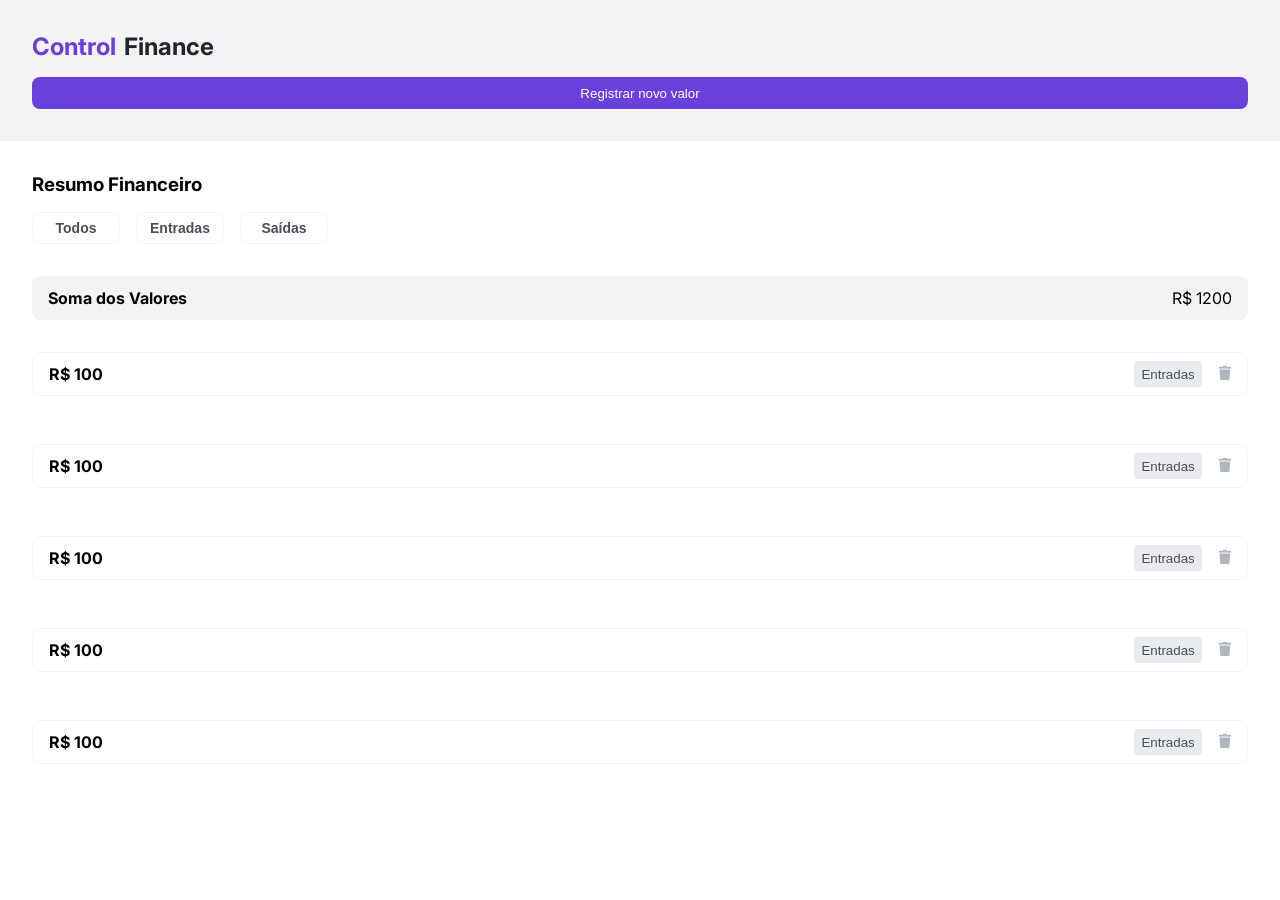
==== index.html @ 4575af02 "entrega1" ====
<!DOCTYPE html>
<html lang="pt-br">
<head>
    <meta charset="UTF-8">
    <meta http-equiv="X-UA-Compatible" content="IE=edge">
    <meta name="viewport" content="width=device-width, initial-scale=1.0">
    <title>Control Finance</title>
    <link rel="shortcut icon" href="/assets/favicon.ico" type="image/x-icon">
    <meta name="description" content="Control Finance - Seu controle financeiro">
    <link rel="stylesheet" href="/styles/globalStyles.css">
    <link rel="stylesheet" href="index.css">
    <link rel="stylesheet" href="../../styles/color.css">
    <link rel="stylesheet" href="../../styles/buttons.css">
    <link rel="stylesheet" href="../../styles/background.css">
    <link rel="stylesheet" href="../../styles/position.css">
    
</head>
<body id="main-container">
    <header class="flex start colum gap wrap">
        <div class="flex wrap gapNav"><h2 class="title-color">Control</h2><h2 class="title-color-2">Finance</h2></div>
        <div><button id="registerNew" class="register">Registrar novo valor</button></div>
    </header>

    <main id="app">
        <div class="flex colum gap wrap">
            <h3>Resumo Financeiro</h3>
            <nav class=" flex gap wrap">
                <button class="buttonNave">Todos</button>
                <button class="buttonNave">Entradas</button>
                <button class="buttonNave">Saídas</button>
            </nav>
        </div>
        <div class="somaValor flex itens-center between marg-top">
            <h4>Soma dos Valores</h4>
            <p>R$ 1200</p>
        </div>
        <section>
            <ul class="flex colum gap">
                <li class="itens-Tela flex itens-center between marg-top">
                    <h4>R$ 100</h4>
                    <div class="flex gap">
                        <button class="button-caixa">Entradas</button> 
                        <button class="b-none"><img src="../../assets/trash.png" alt=""></button>                 
                    </div>
                </li>
                <li class="itens-Tela flex itens-center between marg-top">
                    <h4>R$ 100</h4>
                    <div class="flex gap">
                        <button class="button-caixa">Entradas</button> 
                        <button class="b-none"><img src="../../assets/trash.png" alt=""></button>                 
                    </div>
                </li>
                <li class="itens-Tela flex itens-center between marg-top">
                    <h4>R$ 100</h4>
                    <div class="flex gap">
                        <button class="button-caixa">Entradas</button> 
                        <button class="b-none"><img src="../../assets/trash.png" alt=""></button>                 
                    </div>
                </li>
                <li class="itens-Tela flex itens-center between marg-top">
                    <h4>R$ 100</h4>
                    <div class="flex gap">
                        <button class="button-caixa">Entradas</button> 
                        <button class="b-none"><img src="../../assets/trash.png" alt=""></button>                 
                    </div>
                </li>
                <li class="itens-Tela flex itens-center between marg-top">
                    <h4>R$ 100</h4>
                    <div class="flex gap">
                        <button class="button-caixa">Entradas</button> 
                        <button class="b-none"><img src="../../assets/trash.png" alt=""></button>                 
                    </div>
                </li>
            </ul>
        </section>
        <!--<section class="modal marg-top">
            <div class="flex itens-center between">
                <h4>Registro de valor</h4>
                <button class="b-close-modal">X</button>
            </div>
            <p  class="flex wrap marg-top color-infM">Digite um valor e em seguida aperte no botão referente ao tipo do valor</p>
            <div class="flex wrap gap colum marg-top">
                <h4>Valor</h4>
                <input class="modal-input" placeholder="00,00" type="number">
            </div>
            <div class="marg-top flex colum gap">
                <h4>tipo de valor</h4>
                <button class="b-type-valor">Entrada</button>
                <button class="b-type-valor">Saída</button>
            </div>
            <div class="marg-top flex itens-center between ">
                <button class="b-modal-cancel">Cancelar</button>
                <button class="b-modal-inserir">Inserir Valor</button>
            </div>
        </section>-->
    </main>
    <script src="/scripts/modal.js"></script>
    <script src="valuesData.js"></script>
    <script src="index.js"></script>
</body>
</html>
---- styles/globalStyles.css ----
@import url("https://fonts.googleapis.com/css2?family=Inter:wght@400;500;600;700&family=Nunito:wght@600&display=swap");

* {
  margin: 0;
  padding: 0;
  box-sizing: border-box;
}

:root {
  --color-brand-1: #6741d9;
  --color-brand-2: #4c3299;
  --color-brand-3: #f0ecfb;

  --color-grey-1: #212529;
  --color-grey-2: #495057;
  --color-grey-3: #adb5bd;
  --color-grey-4: #e9ecef;
  --color-grey-5: #f1f3f5;
  --color-grey-1-opacity-5: rgba(0, 0, 0, 0.5);
  --fixed-white: #ffffff;
  --color-mode: #ffffff;

  --font-size-1: 1.25rem;
  --font-size-2: 1rem;
  --font-size-3: 0.875rem;
  --font-size-4: 0.75rem;

  --font-weight-1: 600;
  --font-weight-2: 500;
  --font-weight-3: 400;

  --font-line-height-1: 150%;

  --radius-1: 0.5rem;
  --radius-2: 0.25rem;

  --animation-duration: 0.2s;
  --animation-type: ease;

  --font-family-1: "Inter", sans-serif;
  --font-family-2: "Nunito", sans-serif;
}

body {
  font-family: var(--font-family-1);
}

.container {
  max-width: 43rem;
  margin: 0 auto;
}

@media (max-width: 700px) {
  .container {
    max-width: 43rem;
    margin: 0 1rem;
  }
}

header{
  max-width: 100vw;
  width: 100%;
  background-color: var(--color-grey-5);
  padding: 2rem;
}
main{
  padding: 2rem;
}
button{
  cursor: pointer;
}
.color-infM{
  color: var(--color-grey-2);
}
---- index.css ----
/* Desenvolva a estilização da sua página aqui */

.somaValor{
    background-color: var(--color-grey-5);
    width: 100%;
    height: 2.75rem;
    border-radius: var(--radius-1);
    padding: 1rem;
}

.itens-Tela{
    background-color: var(--fixed-white);
    width: 100%;
    height: 2.75rem;
    border-radius: var(--radius-1);
    padding: 1rem;
    border: solid 1px var(--color-grey-5);
}
---- styles/color.css ----
.title-color{
    color: var(--color-brand-1);
}

.title-color-2{
    color: var(--color-grey-1);
}
---- styles/buttons.css ----
.register{
    width: 100%;
    height: 2rem;
    background-color: var(--color-brand-1);
    border-radius: var(--radius-1);
    color: var(--fixed-white);
    border: none;
}

.buttonNave{
    width: 5.5rem;
    height: 2rem;
    border-radius: var(--radius-1);
    background-color: var(--fixed-white);
    border: solid 1px var(--color-grey-5);
    font-size: var(--font-size-3);
    font-weight: var(--font-weight-1);
    color: var(--color-grey-2);
}
.button-caixa{
    width: 4.24rem;
    height: 1.6rem;
    background-color: var(--color-grey-4);
    color: var(--color-grey-2);
    border-radius: var(--radius-2);
    border: none;
}
.b-none{
    border: none;
    background-color: var(--fixed-white);
}

.b-type-valor{
    height: 2rem;
    background-color: var(--fixed-white);
    color: var(--color-grey-2);
    border-radius: var(--radius-1);
    font-size: var(--font-size-3);
    font-weight: var(--font-weight-1);
    border: solid 1.5px var(--color-grey-5);
}

.b-modal-cancel{
    width: 8.75rem;
    height: 2rem;
    border-radius: var(--radius-1);
    font-size: var(--font-size-3);
    font-weight: var(--font-weight-1);
    background-color: var(--color-grey-4);
    color: var(--color-grey-2);
    border: none;
}

.b-modal-inserir{
    width: 8.75rem;
    height: 2rem;
    border-radius: var(--radius-1);
    font-size: var(--font-size-3);
    font-weight: var(--font-weight-1);
    background-color: var(--color-brand-1);
    color: var(--fixed-white);
    border: none;
}

.b-close-modal{
    width: 2.188rem;
    height: 1.875rem;
    font-size: var(--font-size-2);
    font-weight: var(--font-weight-1);
    color: var(--color-grey-2);
    background-color: var(--color-grey-4);
    border-radius: var(--radius-2);
    border: none;
}

.modal-input{
    height: 2.75rem;
    border-radius: var(--radius-1);
    background-color: var(--fixed-white);
    border: solid 1.5px var(--color-grey-3);
    padding-left: 1rem ;
}
---- styles/background.css ----
.bg-modal{
    background-color: rgba(0,0,0, 0.441);
    width: 100vw;
    height: 100rem;
    position: absolute;
    padding: 1.5rem;
    left: 0;
    top: 0;
}

.tela-modal{
    background-color: var(--fixed-white);
    color: var(--color-grey-2);
    position: absolute;
    border-radius: var(--radius-1);
    height: 30rem;
    width: 90vw;
    padding: 1rem;
}
---- styles/position.css ----
.colum{
    flex-direction: column;
}
.flex{
    display: flex;
}
.gap{
    gap:1rem;
}
.gapNav{
    gap: 0.5rem;
}
.wrap{
    flex-wrap: wrap;
}
.start{
    justify-content: flex-start;
}
.between{
    justify-content: space-between;
}
.itens-center{
    align-items: center;
}
.marg-top{
    margin-top: 2rem;
}
.marg-bottom{
    margin-bottom: 2rem;
}
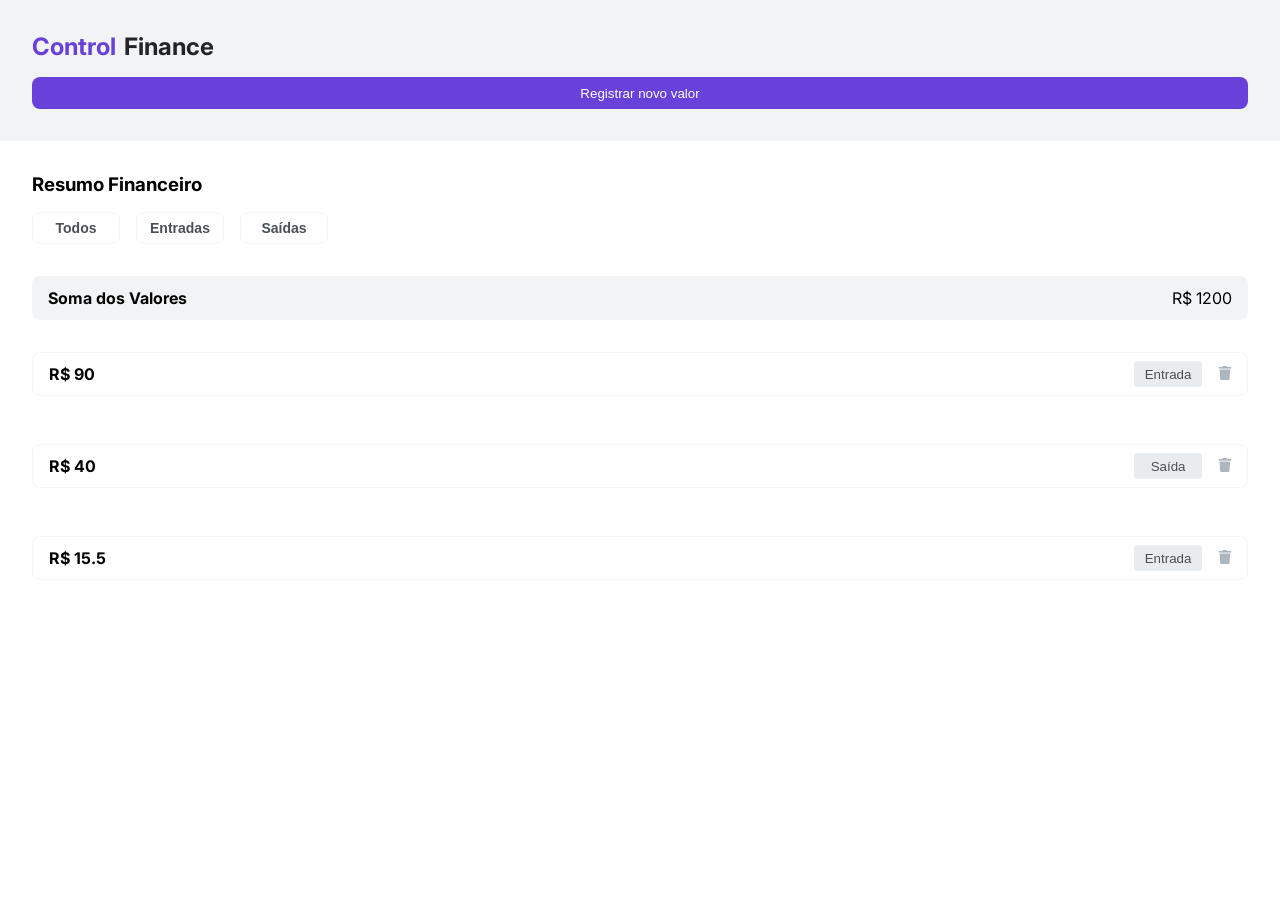
==== commit 46b1e70f: "entrega" ====
--- a/index.html
+++ b/index.html
@@ -7,12 +7,12 @@
     <title>Control Finance</title>
     <link rel="shortcut icon" href="/assets/favicon.ico" type="image/x-icon">
     <meta name="description" content="Control Finance - Seu controle financeiro">
-    <link rel="stylesheet" href="/styles/globalStyles.css">
+    <link rel="stylesheet" href="./styles/globalStyles.css">
     <link rel="stylesheet" href="index.css">
-    <link rel="stylesheet" href="../../styles/color.css">
-    <link rel="stylesheet" href="../../styles/buttons.css">
-    <link rel="stylesheet" href="../../styles/background.css">
-    <link rel="stylesheet" href="../../styles/position.css">
+    <link rel="stylesheet" href="./styles/position.css">
+    <link rel="stylesheet" href="./styles/background.css">
+    <link rel="stylesheet" href="./styles/color.css">
+    <link rel="stylesheet" href="./styles/buttons.css">
     
 </head>
 <body id="main-container">
@@ -35,8 +35,8 @@
             <p>R$ 1200</p>
         </div>
         <section>
-            <ul class="flex colum gap">
-                <li class="itens-Tela flex itens-center between marg-top">
+            <ul id="itens-tela" class="flex colum gap">
+                <!--<li class="itens-Tela flex itens-center between marg-top">
                     <h4>R$ 100</h4>
                     <div class="flex gap">
                         <button class="button-caixa">Entradas</button> 
@@ -70,7 +70,7 @@
                         <button class="button-caixa">Entradas</button> 
                         <button class="b-none"><img src="../../assets/trash.png" alt=""></button>                 
                     </div>
-                </li>
+                </li>-->
             </ul>
         </section>
         <!--<section class="modal marg-top">
@@ -94,7 +94,7 @@
             </div>
         </section>-->
     </main>
-    <script src="/scripts/modal.js"></script>
+    <script src="./scripts/modal.js"></script>
     <script src="valuesData.js"></script>
     <script src="index.js"></script>
 </body>
--- a/styles/buttons.css
+++ b/styles/buttons.css
@@ -27,7 +27,7 @@
 }
 .b-none{
     border: none;
-    background-color: var(--fixed-white);
+   background-color: transparent;
 }
 
 .b-type-valor{
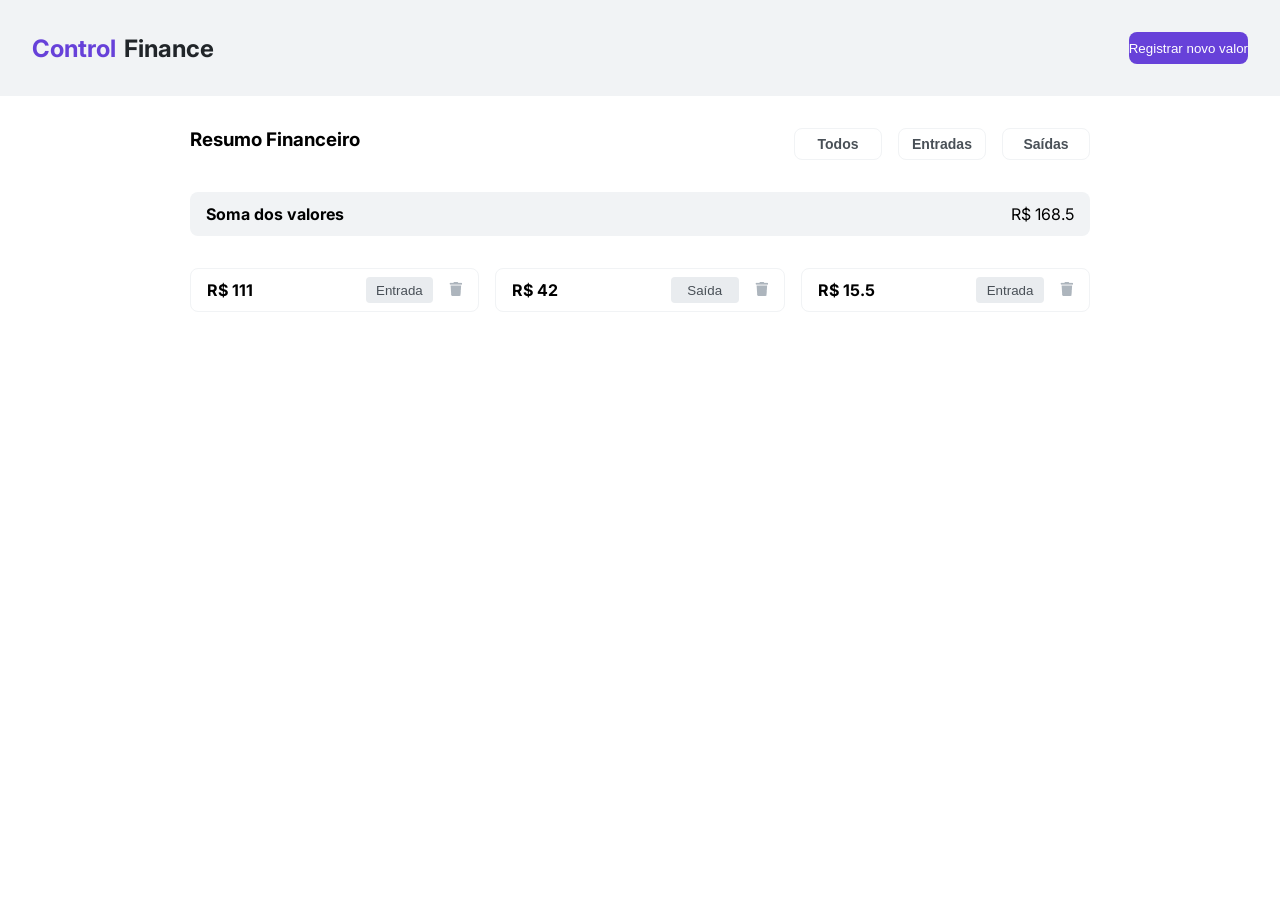
==== commit 7f5ee4ab: "atualizado" ====
--- a/index.html
+++ b/index.html
@@ -16,23 +16,23 @@
     
 </head>
 <body id="main-container">
-    <header class="flex start colum gap wrap">
+    <header class="headMidia flex start colum gap wrap">
         <div class="flex wrap gapNav"><h2 class="title-color">Control</h2><h2 class="title-color-2">Finance</h2></div>
         <div><button id="registerNew" class="register">Registrar novo valor</button></div>
     </header>
 
     <main id="app">
-        <div class="flex colum gap wrap">
+        <section class="container">
+        <div id="resum-buttons" class="flex colum gap wrap">
             <h3>Resumo Financeiro</h3>
             <nav class=" flex gap wrap">
-                <button class="buttonNave">Todos</button>
-                <button class="buttonNave">Entradas</button>
-                <button class="buttonNave">Saídas</button>
+                <button id="tela-todos" class="buttonNave">Todos</button>
+                <button id="tela-entrada" class="buttonNave">Entradas</button>
+                <button id="tela-saida" class="buttonNave">Saídas</button>
             </nav>
         </div>
-        <div class="somaValor flex itens-center between marg-top">
-            <h4>Soma dos Valores</h4>
-            <p>R$ 1200</p>
+        <div id="priceTotal" class="somaValor flex itens-center between marg-top">
+     
         </div>
         <section>
             <ul id="itens-tela" class="flex colum gap">
@@ -93,6 +93,7 @@
                 <button class="b-modal-inserir">Inserir Valor</button>
             </div>
         </section>-->
+    </section>
     </main>
     <script src="./scripts/modal.js"></script>
     <script src="valuesData.js"></script>
--- a/index.css
+++ b/index.css
@@ -15,4 +15,32 @@
     border-radius: var(--radius-1);
     padding: 1rem;
     border: solid 1px var(--color-grey-5);
+}
+
+@media(min-width:700px){
+    .container{
+        width: 900px;
+        max-width: 100%;
+        justify-content: center;
+        align-items: center;
+    }
+    .start{
+        justify-content: space-between;
+    }
+    .colum{
+        flex-direction: row;
+    }
+    .headMidia{
+        align-items: center;
+        justify-content: space-between;
+
+    }
+    .register{
+        width: 20%;
+    }
+
+    #resum-buttons{
+        display: flex;
+        justify-content: space-between;
+    }
 }
--- a/styles/position.css
+++ b/styles/position.css
@@ -27,4 +27,16 @@
 }
 .marg-bottom{
     margin-bottom: 2rem;
+}
+.just-center{
+    justify-content: center;
+}
+@media(min-width:700px){
+    .colum{
+        flex-direction: row;
+    }
+
+    .start{
+        justify-content: space-between;
+    }
 }
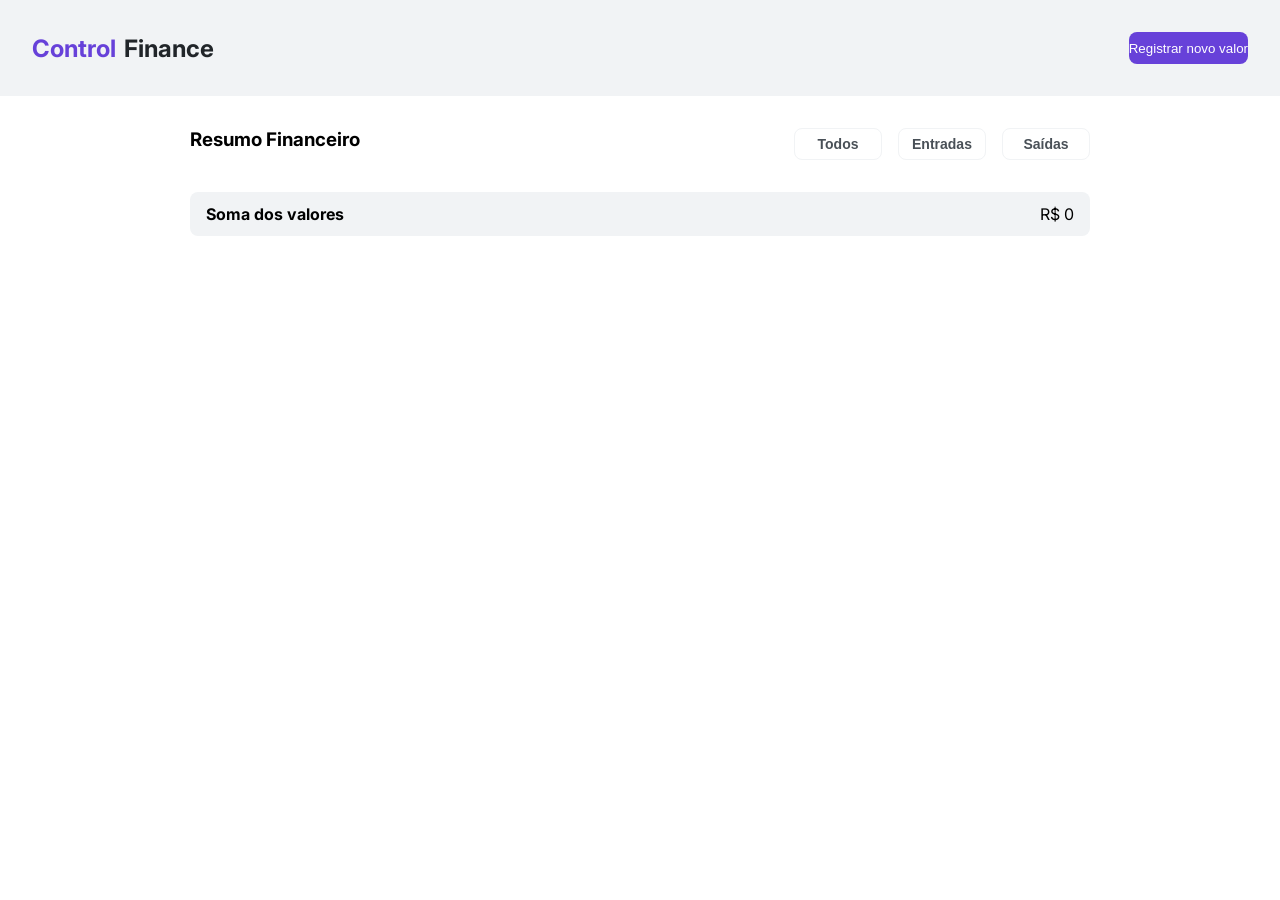
==== commit c9246769: "atualizado2" ====
--- a/index.html
+++ b/index.html
@@ -32,7 +32,8 @@
             </nav>
         </div>
         <div id="priceTotal" class="somaValor flex itens-center between marg-top">
-     
+                <h4>Soma dos valores</h4>
+                <p id="valor-total">R$ 0</p>
         </div>
         <section>
             <ul id="itens-tela" class="flex colum gap">
--- a/styles/position.css
+++ b/styles/position.css
@@ -39,4 +39,9 @@
     .start{
         justify-content: space-between;
     }
+
+    #itens-tela{
+        display: flex;
+        flex-direction: column;
+    }
 }
